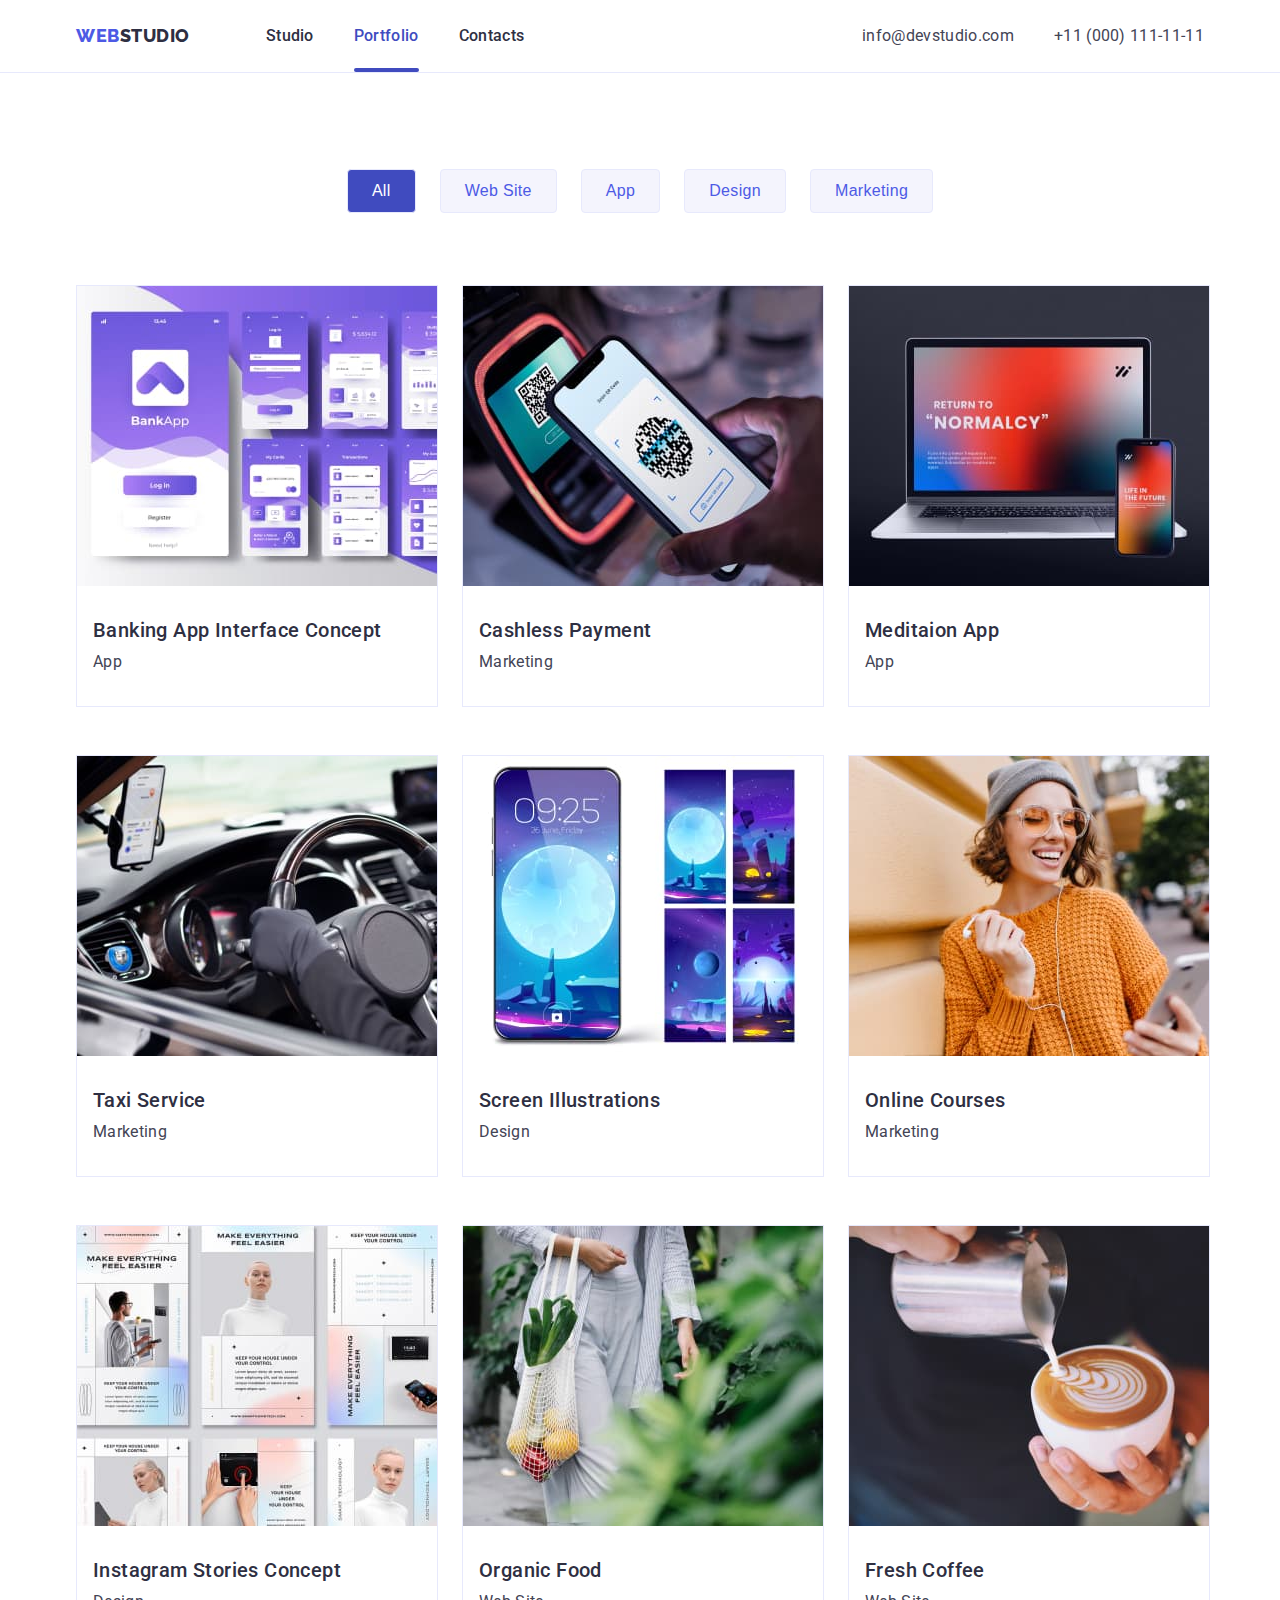
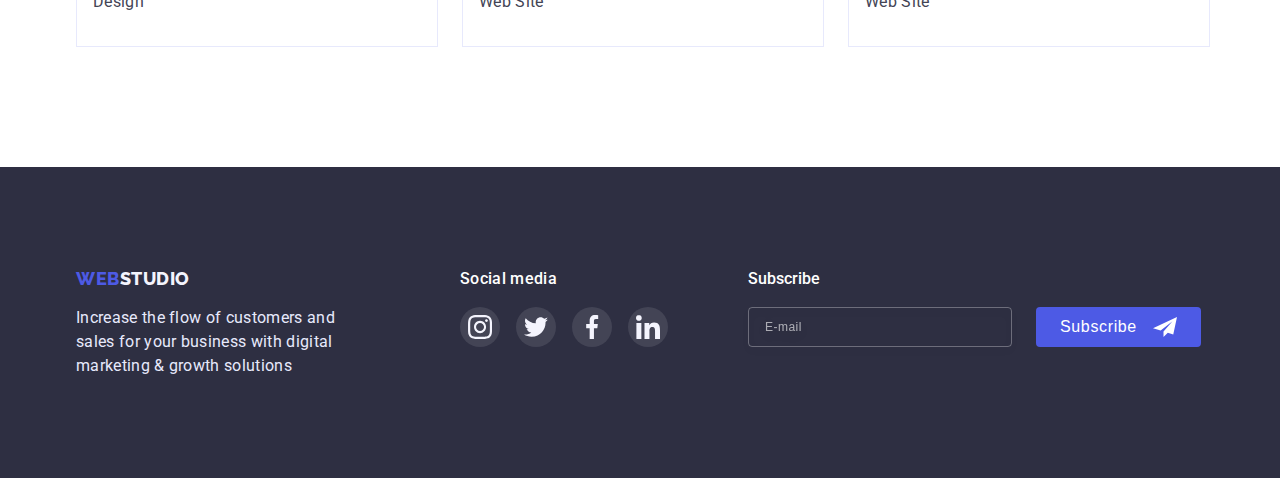
==== portfolio.html @ 4ea5d1d4 "Initial commit" ====
<!DOCTYPE html>
<html lang="en">
  <head>
    <meta charset="UTF-8" />
    <meta http-equiv="X-UA-Compatible" content="IE=edge" />
    <meta name="viewport" content="width=device-width, initial-scale=1.0" />
    <title>Portfolio</title>
    <link rel="preconnect" href="https://fonts.googleapis.com" />
    <link rel="preconnect" href="https://fonts.gstatic.com" crossorigin />
    <link
      href="https://fonts.googleapis.com/css2?family=Raleway:wght@800&family=Roboto:wght@400;500;700;900&display=swap"
      rel="stylesheet"
    />
    <link
      rel="stylesheet"
      href="https://cdnjs.cloudflare.com/ajax/libs/modern-normalize/1.0.0/modern-normalize.min.css"
      integrity="sha512-ISS7cAi1PEhQ8jnbJpJZMd29NlhNj4AWYyLOSp2CE/CsHxTCu+r+t0D2yoJudVrd0/8fTVPUVDzY5Tvli75u/g=="
      crossorigin="anonymous"
    />
    <link rel="stylesheet" href="./css/styles.css" />
  </head>
  <body>
    <header class="page-header">
      <div class="container container-header">
        <nav class="container-nav">
          <a href="./index.html" class="logo-first link"
            >Web<span class="logo-second link">Studio</span>
          </a>
          <ul class="primary-list primary-nav">
            <li class="list-type list-nav">
              <a href="./index.html" class="menu-nav link">Studio</a>
            </li>
            <li class="list-type list-nav">
              <a href="#" class="menu-nav link link-nav current-link"
                >Portfolio</a
              >
            </li>
            <li class="list-type list-nav">
              <a href="#" class="menu-nav link">Contacts</a>
            </li>
          </ul>
        </nav>
        <address class="address">
          <ul class="primary-list address">
            <li class="list-type add-list">
              <a href="mailto:info@devstudio.com" class="contacts-add link"
                >info@devstudio.com
              </a>
            </li>
            <li class="list-type add-list">
              <a href="tel:+110001111111" class="contacts-add link"
                >+11 (000) 111-11-11</a
              >
            </li>
          </ul>
        </address>
      </div>
    </header>
    <main>
      <section class="section-card">
        <div class="container">
          <h1 class="hidden">Portfolio</h1>
          <ul class="primary-list primary-button">
            <li class="list-type button-element">
              <button type="button" class="filter-btn current-filter">
                All
              </button>
            </li>
            <li class="list-type button-element">
              <button type="button" class="filter-btn">Web Site</button>
            </li>
            <li class="list-type button-element">
              <button type="button" class="filter-btn">App</button>
            </li>
            <li class="list-type button-element">
              <button type="button" class="filter-btn">Design</button>
            </li>
            <li class="list-type button-element">
              <button type="button" class="filter-btn">Marketing</button>
            </li>
          </ul>
          <ul class="primary-list flex-container">
            <li class="list-type flex-element">
              <a href="#" class="apps-card link">
                <div class="image-card">
                  <img
                    src="./images/banking.jpg"
                    alt="Banking App"
                    width="360"
                  />
                  <div class="overlay">
                    <p class="overlay-description">
                      14 Stylish and User-Friendly App Design Concepts · Task
                      Manager App · Calorie Tracker App · Exotic Fruit Ecommerce
                      App · Cloud Storage App
                    </p>
                  </div>
                </div>
                <div class="container-element">
                  <h2 class="team-card">Banking App Interface Concept</h2>
                  <p class="description team-description">App</p>
                </div>
              </a>
            </li>
            <li class="list-type flex-element">
              <a href="#" class="apps-card link">
                <div class="image-card">
                  <img src="./images/payment.jpg" alt="Paing" width="360" />
                  <div class="overlay">
                    <p class="overlay-description">
                      14 Stylish and User-Friendly App Design Concepts · Task
                      Manager App · Calorie Tracker App · Exotic Fruit Ecommerce
                      App · Cloud Storage App
                    </p>
                  </div>
                </div>
                <div class="container-element">
                  <h2 class="team-card">Cashless Payment</h2>
                  <p class="description team-description">Marketing</p>
                </div>
              </a>
            </li>
            <li class="list-type flex-element">
              <a href="#" class="apps-card link">
                <div class="image-card">
                  <img
                    src="./images/meditaion.jpg"
                    alt="Return to Normalcy"
                    width="360"
                  />
                  <div class="overlay">
                    <p class="overlay-description">
                      14 Stylish and User-Friendly App Design Concepts · Task
                      Manager App · Calorie Tracker App · Exotic Fruit Ecommerce
                      App · Cloud Storage App
                    </p>
                  </div>
                </div>
                <div class="container-element">
                  <h2 class="team-card">Meditaion App</h2>
                  <p class="description team-description">App</p>
                </div>
              </a>
            </li>
            <li class="list-type flex-element">
              <a href="#" class="apps-card link">
                <div class="image-card">
                  <img src="./images/taxi.jpg" alt="Driver" width="360" />
                  <div class="overlay">
                    <p class="overlay-description">
                      14 Stylish and User-Friendly App Design Concepts · Task
                      Manager App · Calorie Tracker App · Exotic Fruit Ecommerce
                      App · Cloud Storage App
                    </p>
                  </div>
                </div>
                <div class="container-element">
                  <h2 class="team-card">Taxi Service</h2>
                  <p class="description team-description">Marketing</p>
                </div></a
              >
            </li>
            <li class="list-type flex-element">
              <a href="#" class="apps-card link">
                <div class="image-card">
                  <img
                    src="./images/illustration.jpg"
                    alt="Screen on smartphone"
                    width="360"
                  />
                  <div class="overlay">
                    <p class="overlay-description">
                      14 Stylish and User-Friendly App Design Concepts · Task
                      Manager App · Calorie Tracker App · Exotic Fruit Ecommerce
                      App · Cloud Storage App
                    </p>
                  </div>
                </div>
                <div class="container-element">
                  <h2 class="team-card">Screen Illustrations</h2>
                  <p class="description team-description">Design</p>
                </div></a
              >
            </li>
            <li class="list-type flex-element">
              <a href="#" class="apps-card link">
                <div class="image-card">
                  <img
                    src="./images/online.jpg"
                    alt="Online lessons"
                    width="360"
                  />
                  <div class="overlay">
                    <p class="overlay-description">
                      14 Stylish and User-Friendly App Design Concepts · Task
                      Manager App · Calorie Tracker App · Exotic Fruit Ecommerce
                      App · Cloud Storage App
                    </p>
                  </div>
                </div>
                <div class="container-element">
                  <h2 class="team-card">Online Courses</h2>
                  <p class="description team-description">Marketing</p>
                </div></a
              >
            </li>
            <li class="list-type flex-element">
              <a href="#" class="apps-card link">
                <div class="image-card">
                  <img
                    src="./images/doeasy.jpg"
                    alt="Make it easy"
                    width="360"
                  />
                  <div class="overlay">
                    <p class="overlay-description">
                      14 Stylish and User-Friendly App Design Concepts · Task
                      Manager App · Calorie Tracker App · Exotic Fruit Ecommerce
                      App · Cloud Storage App
                    </p>
                  </div>
                </div>
                <div class="container-element">
                  <h2 class="team-card">Instagram Stories Concept</h2>
                  <p class="description team-description">Design</p>
                </div></a
              >
            </li>
            <li class="list-type flex-element">
              <a href="#" class="apps-card link">
                <div class="image-card">
                  <img src="./images/allwhite.jpg" alt="Health" width="360" />
                  <div class="overlay">
                    <p class="overlay-description">
                      14 Stylish and User-Friendly App Design Concepts · Task
                      Manager App · Calorie Tracker App · Exotic Fruit Ecommerce
                      App · Cloud Storage App
                    </p>
                  </div>
                </div>
                <div class="container-element">
                  <h2 class="team-card">Organic Food</h2>
                  <p class="description team-description">Web Site</p>
                </div></a
              >
            </li>
            <li class="list-type flex-element">
              <a href="#" class="apps-card link">
                <div class="image-card">
                  <img src="./images/coffee.jpg" alt="Drinks" width="360" />
                  <div class="overlay">
                    <p class="overlay-description">
                      14 Stylish and User-Friendly App Design Concepts · Task
                      Manager App · Calorie Tracker App · Exotic Fruit Ecommerce
                      App · Cloud Storage App
                    </p>
                  </div>
                </div>
                <div class="container-element">
                  <h2 class="team-card">Fresh Coffee</h2>
                  <p class="description team-description">Web Site</p>
                </div>
              </a>
            </li>
          </ul>
        </div>
      </section>
    </main>
    <footer class="footer">
      <div class="container footer-container">
        <ul class="footer-list">
          <div class="footer-title">
            <a href="./index.html" class="logo-first link footer-link"
              >Web<span class="logo-part link">Studio</span></a
            >
            <p class="footer-description">
              Increase the flow of customers and sales for your business with
              digital marketing & growth solutions
            </p>
          </div>
          <div class="social-media">
            <h4 class="footer-text">Social media</h4>
            <ul class="primary-list footer-socials">
              <li class="list-type socials-item">
                <a class="media-link" href="#">
                  <svg class="footer-icon">
                    <use href="./icons.svg/icon.svg#icon-instagram"></use>
                  </svg>
                </a>
              </li>
              <li class="list-type socials-item">
                <a class="media-link" href="#">
                  <svg class="footer-icon">
                    <use href="./icons.svg/icon.svg#icon-twitter"></use>
                  </svg>
                </a>
              </li>
              <li class="list-type socials-item">
                <a class="media-link" href="#">
                  <svg class="footer-icon">
                    <use href="./icons.svg/icon.svg#icon-facebook"></use>
                  </svg>
                </a>
              </li>
              <li class="list-type socials-item">
                <a class="media-link" href="#">
                  <svg class="footer-icon">
                    <use href="./icons.svg/icon.svg#icon-linkedin"></use>
                  </svg>
                </a>
              </li>
            </ul>
          </div>
        </ul>
        <div class="subscribe-container">
          <p class="subtitle">Subscribe</p>
          <form class="form-footer">
            <input type="email" class="footer-email" placeholder="E-mail" />
            <button type="submit" class="subscribe-btn">
              Subscribe
              <svg class="subscribe-icon">
                <use href="./icons.svg/form.svg#icon-frame"></use>
              </svg>
            </button>
          </form>
        </div>
      </div>
    </footer>
  </body>
</html>
---- css/styles.css ----
:root {
  --overlays-shadow-color: #2e2f42;
  --primary-brand: #4d5ae5;
  --pressed-state: #404bbf;
  --title-text-color: #434455;
  --body-color: #ffffff;
  --light-color: #f4f4fd;
  --accent-color: #e7e9fc;
  --modal-color: #fcfcfc;
  --drop-shadow: rgba(0, 0, 0, 0.25);
  --dark-background: rgba(46, 47, 66, 0.7);
  --socials-background: #31d0aa;
  --customers-color: #8e8f99;
  --timing-function: 250ms cubic-bezier(0.4, 0, 0.2, 1);
  --color-overlay: rgba(46, 47, 66, 0.4);
  --modal-close: #000;
  --checkbox-desc-color: #757575;
}
html {
  box-sizing: border-box;
}
*,
*::before,
*::after {
  box-sizing: inherit;
}
* {
  padding: 0;
  margin: 0;
}
body {
  font-family: "Roboto", sans-serif;
  background-color: var(--body-color);
  line-height: 1.5;
}
h1,
h2,
h3,
h4,
h5,
h6,
p {
  margin: 0;
}
img {
  display: block;
  max-width: 100%;
  height: auto;
}
.primary-list,
.list-type {
  list-style-type: none;
  font-style: normal;
  display: flex;
}
.list-nav {
  display: block;
}
.link {
  text-decoration: none;
}
.logo-first {
  font-family: "Raleway";
  font-weight: 800;
  font-size: 18px;
  line-height: 1.3;
  letter-spacing: 0.03em;
  color: var(--primary-brand);
  text-decoration: none;
  text-transform: uppercase;
}
.logo-second {
  font-family: "Raleway";
  font-weight: 800;
  line-height: 1.3;
  color: var(--overlays-shadow-color);
  text-decoration: none;
  text-transform: uppercase;
}
.page-header {
  border-bottom: 1px solid var(--accent-color);
}
.container {
  width: 100%;
  margin: 0 auto;
  padding: 0px 15px;
  max-width: 1158px;
}
.container-header {
  display: flex;
  align-items: center;
  justify-content: space-between;
}
.container-nav {
  display: flex;
  align-items: center;
}
.primary-nav .list-nav:not(:last-child) {
  margin-right: 40px;
}
.primary-nav {
  margin-left: 76px;
}
.contacts-nav {
  padding-top: 24px;
  padding-bottom: 24px;
}
.address .add-list + .add-list {
  margin-left: 40px;
}

.button-order {
  font-family: inherit;
  font-weight: 500;
  font-size: 16px;
  color: var(--body-color);
  background: var(--primary-brand);
  cursor: pointer;
  border-radius: 4px;
  border: 1px solid var(--primary-brand);
  padding: 16px 32px;
  transition: color var(--timing-function),
    background-color var(--timing-function), box-shadow var(--timing-function);
}
.button-order:hover,
.button-order:focus {
  background-color: var(--pressed-state);
  border: 1px solid var(--pressed-state);
}
.menu-nav {
  font-weight: 500;
  font-size: 16px;
  letter-spacing: 0.02em;
  color: var(--overlays-shadow-color);
  display: block;
  margin-left: auto;
  margin-right: auto;
  padding-top: 24px;
  padding-bottom: 24px;
  transition: var(--timing-function);
}
.menu-nav:hover,
.menu-nav:focus,
.menu-nav:active {
  color: var(--primary-brand);
}
.current-link {
  position: relative;
  accent-color: var(--pressed-state);
  max-width: 66px;
  transition: color var(--timing-function);
}
.current-link {
  color: var(--pressed-state);
}
.current-link:after {
  display: block;
  content: "";
  width: 100%;
  height: 4px;
  background-color: currentColor;
  border-radius: 2px;
  position: absolute;
  bottom: 0;
}
.contacts-add {
  font-weight: 400;
  font-size: 16px;
  letter-spacing: 0.02em;
  color: var(--title-text-color);
  cursor: pointer;
  padding-top: 24px;
  padding-bottom: 24px;
  display: block;
  transition: color var(--timing-function);
}

.contacts-add:hover,
.contacts-add:focus {
  color: var(--primary-brand);
}
.solutions {
  font-weight: 700;
  font-size: 56px;
  max-width: 496px;
  line-height: 1.07;
  letter-spacing: 0.02em;
  color: var(--body-color);
  text-align: center;
  margin-bottom: 48px;
  margin-left: auto;
  margin-right: auto;
  margin-top: auto;
}
.hero {
  background-color: var(--overlays-shadow-color);
  background-image: linear-gradient(
      rgba(46, 47, 66, 0.7),
      rgba(46, 47, 66, 0.7)
    ),
    url("../images/people-office.jpg");
  background-repeat: no-repeat;
  background-size: cover;
  text-align: center;
  padding-bottom: 188px;
  padding-top: 188px;
}
.main-section {
  padding-top: 120px;
}
.internals {
  display: flex;
  align-items: center;
  justify-content: center;
  height: 112px;
  border-radius: 4px;
  background-color: var(--light-color);
  margin-bottom: 8px;
}
.internals-icon {
  width: 60px;
  height: 64px;
}
.main-element {
  display: block;
  width: calc(100% - (3 * 24px) / 4);
  margin-right: 24px;
}
.main-part {
  font-weight: 500;
  font-size: 20px;
  line-height: 1.2;
  letter-spacing: 0.02em;
  color: var(--overlays-shadow-color);
  margin-bottom: 8px;
}
.description {
  font-weight: 400;
  font-size: 16px;
  letter-spacing: 0.02em;
  color: var(--title-text-color);
}
.team-description {
  margin-top: 8px;
  margin-left: 16px;
}
.section-actions {
  padding-top: 120px;
  padding-bottom: 120px;
}
.name-list {
  font-weight: 700;
  font-size: 36px;
  line-height: 1.1;
  letter-spacing: 0.02em;
  color: var(--overlays-shadow-color);
  text-align: center;
  margin-bottom: 72px;
}
.primary-actions .actions-element:not(:last-child) {
  margin-right: 24px;
}
.our-employees {
  padding-top: 120px;
  padding-bottom: 120px;
  background-color: var(--light-color);
}
.team-employees {
  margin: auto;
  text-align: center;
}
.image-card {
  position: relative;
  overflow: hidden;
}
.apps-card:hover .overlay {
  opacity: 1;
  transform: translateY(0);
}
.overlay {
  position: absolute;
  top: 0;
  left: 0;
  width: 100%;
  height: 100%;
  background-color: var(--primary-brand);
  transform: translateY(100%);
  transition: transform var(--timing-function);
  padding: 40px 32px;
}
.overlay-description {
  font-weight: 400;
  font-size: 16px;
  line-height: 1.5;
  letter-spacing: 0.02em;
  color: var(--light-color);
}
.team-card {
  font-weight: 500;
  font-size: 20px;
  line-height: 1.2;
  letter-spacing: 0.02em;
  color: var(--overlays-shadow-color);
  margin-left: 16px;
}
.card-background {
  width: calc((100% - 72px) / 4);
  background-color: var(--body-color);
  border-radius: 0px 0px 4px 4px;
  display: block;
  box-shadow: 0px 1px 6px rgba(46, 47, 66, 0.08),
    0px 1px 1px rgba(46, 47, 66, 0.16), 0px 2px 1px rgba(46, 47, 66, 0.08);
}
.socials-list {
  gap: 24px;
  justify-content: center;
  margin-top: 8px;
}
.socials-item {
  width: 40px;
  height: 40px;
}
.socials-link {
  width: 100%;
  height: 100%;
  display: flex;
  justify-content: center;
  align-items: center;
  background-color: var(--primary-brand);
  border-radius: 50%;
  transition: background-color var(--timing-function);
}
.socials-link:hover,
.socials-link:focus {
  background-color: var(--pressed-state);
}
.socials-icon {
  width: 16px;
  height: 16px;
  fill: var(--light-color);
}
.customers {
  padding-top: 120px;
  padding-bottom: 120px;
}
.customers-list {
  align-items: center;
  gap: 24px;
}
.customers-item {
  flex-basis: calc((100% - 120px) / 6);
  height: 88px;
}
.customers-link {
  display: flex;
  align-items: center;
  justify-content: center;
  height: 88px;
  width: 100%;
  color: var(--customers-color);
  border: 1px solid var(--customers-color);
  border-radius: 4px;
  transition: color var(--timing-function), border-color var(--timing-function);
}
.customers-link:hover,
.customers-link:focus {
  color: var(--pressed-state);
  border-color: 1px solid var(--pressed-state);
}
.customers-icon {
  fill: currentColor;
}
.container-team {
  flex-direction: column;
  justify-content: center;
  align-items: center;
  padding: 32px 16px;
}
.card-description {
  text-align: center;
  margin-top: 8px;
}
.team-cont .card-background:not(:last-child) {
  margin-right: 24px;
}
.apps-card {
  border: 1px solid var(--accent-color);
}
.footer-description {
  max-width: 264px;
  font-weight: 400;
  font-size: 16px;
  letter-spacing: 0.02em;
  color: var(--accent-color);
  background-color: var(--overlays-shadow-color);
}
.footer {
  background-color: var(--overlays-shadow-color);
  padding: 100px 0px;
}
.footer-title {
  max-width: 264px;
}
.footer-socials {
  gap: 16px;
  justify-content: center;
}
.media-link {
  width: 100%;
  height: 100%;
  display: flex;
  justify-content: center;
  align-items: center;
  background-color: var(--title-text-color);
  border-radius: 50%;
  transition: background-color var(--timing-function);
}
.media-link:hover,
.media-link:focus {
  background-color: var(--socials-background);
}
.footer-icon {
  width: 24px;
  height: 24px;
  fill: var(--light-color);
}
.footer-link {
  display: block;
  margin-bottom: 16px;
}
.footer-list {
  display: flex;
  gap: 120px;
}
.footer-text {
  font-family: "Roboto";
  font-style: normal;
  font-weight: 500;
  font-size: 16px;
  line-height: 1.5;
  letter-spacing: 0.02em;
  color: var(--body-color);
  margin-top: 0;
  margin-bottom: 16px;
}
.footer-container {
  display: flex;
}
.subscribe-container {
  margin-left: 80px;
}
.subtitle {
  color: var(--body-color);
  margin-bottom: 16px;
  display: block;
  font-weight: 500;
  font-size: 16px;
  line-height: 1.5;
}
.form-footer {
  display: flex;
  align-items: center;
  gap: 24px;
}
.footer-email {
  font-size: 14px;
  line-height: 1.57;
  letter-spacing: 0.02em;
  min-width: 264px;
  height: 40px;
  padding-left: 16px;
  color: var(--body-color);
  border: 1px solid rgba(255, 255, 255, 0.3);
  border-radius: 4px;
  outline: none;
  font-size: 12px;
  line-height: 2;
  letter-spacing: 0.04em;
  filter: drop-shadow(0px 4px 4px rgba(0, 0, 0, 0.15));
  background-color: transparent;
  transition: border-color var(--timing-function);
}
.footer-email::placeholder {
  font-size: 12px;
  line-height: 2;
  letter-spacing: 0.04em;
  color: rgba(255, 255, 255, 0.6);
}
.subscribe-btn {
  display: flex;
  align-items: center;
  gap: 16px;
  padding: 8px 24px;
  font-weight: 500;
  font-size: 16px;
  line-height: 1.5;
  letter-spacing: 0.04em;
  color: var(--body-color);
  background-color: var(--primary-brand);
  border: none;
  cursor: pointer;
  border-radius: 4px;
  transition: background-color var(--timing-function);
}
.subscribe-btn:hover,
.subscribe-btn:focus {
  background-color: var(--pressed-state);
}
.subscribe-icon {
  width: 24px;
  height: 24px;
  fill: currentColor;
}
.logo-part {
  color: var(--light-color);
  text-transform: uppercase;
}
.filter-btn {
  font-weight: 500;
  font-size: 16px;
  letter-spacing: 0.02em;
  color: var(--primary-brand);
  background-color: var(--light-color);
  cursor: pointer;
  border-radius: 4px;
  border: 1px solid var(--accent-color);
  margin-left: auto;
  margin-right: auto;
  justify-content: center;
  padding: 12px 24px;
  transition: color var(--timing-function),
    background-color var(--timing-function), border-color var(--timing-function),
    box-shadow var(--timing-function);
}
.filter-btn:hover {
  color: var(--body-color);
  background-color: var(--pressed-state);
  border-color: var(--pressed-state);
  box-shadow: 0px 3px 1px rgba(0, 0, 0, 0.1), 0px 2px 1px rgba(0, 0, 0, 0.08),
    0px 2px 2px rgba(0, 0, 0, 0.12);
}
.filter-btn:focus,
.filter-btn:active {
  color: var(--body-color);
  background-color: var(--pressed-state);
  border-color: 1px solid var(--pressed-state);
}
.container-element {
  padding: 32px 0px;
}
.primary-button .button-element:not(:last-child) {
  margin-right: 24px;
}
.primary-button {
  justify-content: center;
}
.flex-container {
  display: flex;
  flex-wrap: wrap;
  margin-right: -24px;
  margin-top: 72px;
  margin-bottom: -48px;
}
.flex-element {
  margin-right: 24px;
  margin-bottom: 48px;
}
.flex-element:hover {
  box-shadow: 0px 1px 6px rgba(46, 47, 66, 0.08),
    0px 1px 1px rgba(46, 47, 66, 0.16), 0px 2px 1px rgba(46, 47, 66, 0.08);
}
.flex-element:nth-child(3n) {
  margin-right: 0;
}
.current-filter {
  color: var(--body-color);
  background-color: var(--pressed-state);
  margin: auto;
}
.link-nav {
  color: var(--pressed-state);
}
.section-card {
  padding-top: 96px;
  padding-bottom: 120px;
}
.hidden {
  position: absolute;
  white-space: nowrap;
  width: 1px;
  height: 1px;
  overflow: hidden;
  border: 0;
  padding: 0;
  clip: rect(0 0 0 0);
  clip-path: inset(50%);
  margin: 1px;
}
.backdrop {
  position: fixed;
  display: flex;
  top: 0;
  left: 0;
  width: 100%;
  height: 100%;
  align-items: center;
  justify-content: center;
  z-index: 100;
  background-color: var(--color-overlay);
}
.backdrop.is-hidden {
  visibility: hidden;
  opacity: 0;
  pointer-events: none;
}
.modal {
  position: relative;
  overflow: auto;
  width: 100%;
  max-width: 408px;
  padding-top: 72px;
  padding-left: 24px;
  padding-right: 24px;
  padding-bottom: 24px;

  opacity: 1;
  border-radius: 4px;
  background-color: var(--modal-color);
  box-shadow: 0px 1px 1px rgba(0, 0, 0, 0.14), 0px 1px 3px rgba(0, 0, 0, 0.12),
    0px 2px 1px rgba(0, 0, 0, 0.2);
  transition: transform var(--timing-function), opacity var(--timing-function),
    visibility var(--timing-function), backgrund-color var(--timing-function);
}
.modal-close {
  position: absolute;
  top: 24px;
  right: 24px;
  display: flex;
  align-items: center;
  justify-content: center;
  width: 24px;
  height: 24px;
  color: var(--modal-close);
  background-color: var(--accent-color);
  border: 1px solid rgba(0, 0, 0, 0.1);
  border-radius: 50%;
  cursor: pointer;
  transition: background-color var(--timing-function),
    color var(--timing-function);
}
.modal-close:hover {
  background-color: var(--pressed-state);
  color: var(--body-color);
}
.backdrop.is-hidden .modal {
  transform: scale(0);
}
.modal-icon {
  width: 8px;
  height: 8px;
  fill: currentColor;
}
.modal-form {
  display: flex;
  flex-direction: column;
}
.form-title {
  font-weight: 500;
  font-size: 16px;
  line-height: 1.5;
  letter-spacing: 0.02em;
  text-align: center;
  margin-bottom: 16px;
  color: var(--overlays-shadow-color);
}
.modal-form-input {
  width: 100%;
  height: 40px;
  border: 1px solid rgba(33, 33, 33, 0.2);
  color: var(--overlays-shadow-color);
  border-radius: 4px;
  font-size: 14px;
  padding-left: 42px;
  transition: border-color var(--timing-function), color var(--timing-function);
}
.modal-form-input:focus {
  outline: none;
  border-color: var(--primary-brand);
}
.modal-form-input:focus + .form-icon {
  color: var(--primary-brand);
}
.modal-form-input:focus + .form-icon-current {
  color: var(--primary-brand);
}
.modal-form-field {
  display: block;
  font-weight: 400;
  font-size: 12px;
  line-height: 1.17;
  margin-top: 8px;
  color: var(--customers-color);
}
.input-wrapper {
  position: relative;
  display: block;
  margin-top: 4px;
  color: var(--overlays-shadow-color);
}
.form-icon {
  position: absolute;
  top: 50%;
  left: 16px;
  transform: translateY(-50%);
  display: block;
  width: 18px;
  height: 24px;
  fill: currentColor;
}
.form-icon-current {
  position: absolute;
  top: 50%;
  left: 16px;
  transform: translateY(-50%);
  display: block;
  width: 18px;
  height: 18px;
  fill: currentColor;
}
.form-comment {
  resize: none;
  width: 100%;
  height: 120px;
  padding: 8px 16px;
  margin-top: 4px;
  border: 1px solid rgba(33, 33, 33, 0.2);
  color: var(--overlays-shadow-color);
  border-radius: 4px;
  font-weight: 400;
  font-size: 14px;
  letter-spacing: 0.04em;
  line-height: 1.17;
  outline: none;
  transition: border-color var(--timing-function), color var(--timing-function);
}
.form-comment::placeholder {
  color: rgba(117, 117, 117, 0.5);
  font-weight: 400;
  font-size: 14px;
  letter-spacing: 0.04em;
  line-height: 1.17;
}
.form-comment:focus {
  border-color: var(--primary-brand);
}
.form-check:checked + .fake-checkbox {
  background-color: var(--pressed-state);
  border-color: var(--pressed-state);
}
.fake-checkbox {
  display: flex;
  align-items: center;
  justify-content: center;
  width: 16px;
  height: 16px;
  margin-right: 8px;
  color: var(--light-color);
  border: 1.25px solid var(--overlays-shadow-color);
  border-radius: 2px;
  cursor: pointer;
  transition: background-color var(--timing-function),
    border-color var(--timing-function);
}
.form-check:checked + .fake-checkbox .checkbox-icon {
  opacity: 1;
}
.checkbox-icon {
  width: 10px;
  height: 8px;
  fill: currentColor;
  opacity: 0;
  transition: opacity var(--timing-function);
}
.check-desc {
  display: flex;
  margin-bottom: 24px;
  margin-top: 16px;
}
.checkbox-desc {
  align-items: center;
  font-weight: 400;
  font-size: 12px;
  letter-spacing: 0.04em;
  line-height: 1.17;
  color: var(--checkbox-desc-color);
}
.check-link {
  color: var(--primary-brand);
}
.form-submit {
  min-width: 169px;
  align-self: center;
  padding: 14px 32px;
  font-weight: 500;
  font-size: 16px;
  line-height: 1.5;
  letter-spacing: 0.04em;
  color: var(--body-color);
  background-color: var(--primary-brand);
  box-shadow: 0px 4px 4px rgba(0, 0, 0, 0.15);
  border: none;
  border-radius: 4px;
  transform: background-color var(--timing-function);
}
.form-sumbit:focus,
.form-submit:hover {
  background-color: var(--pressed-state);
}
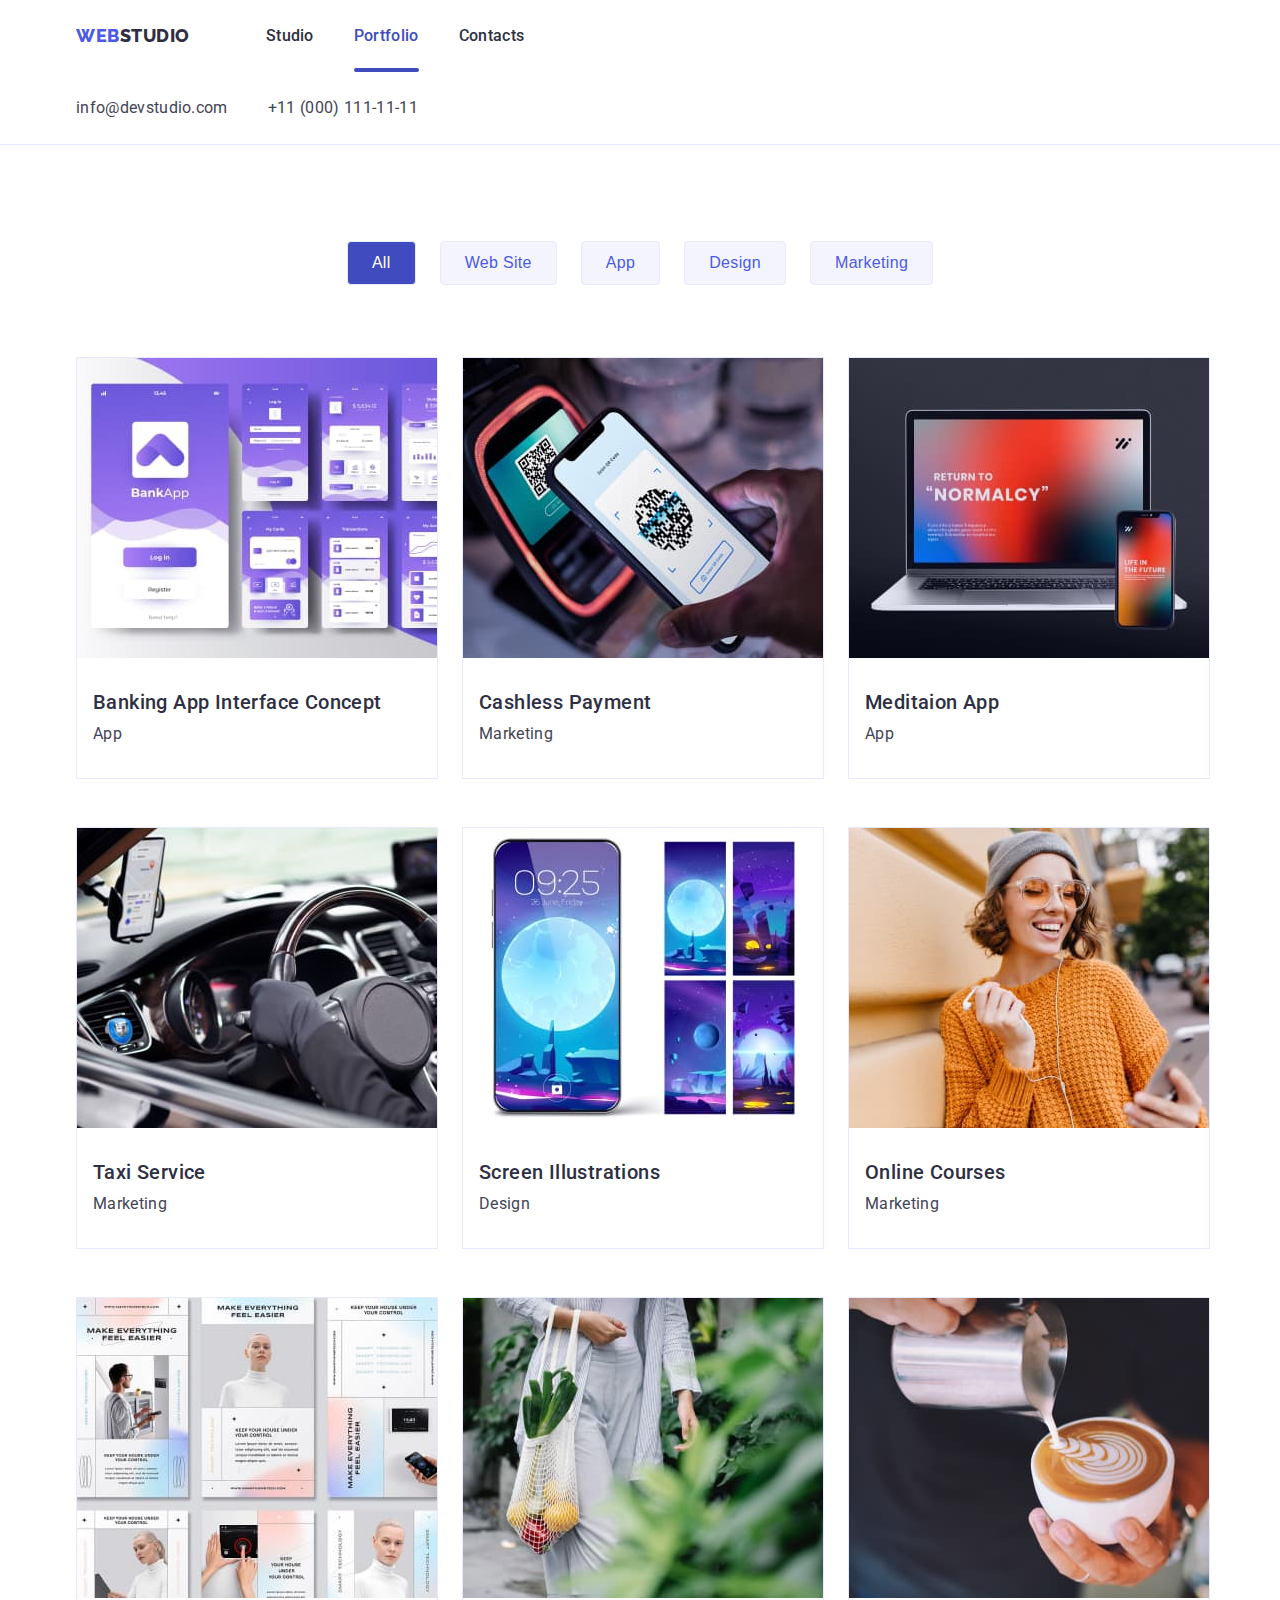
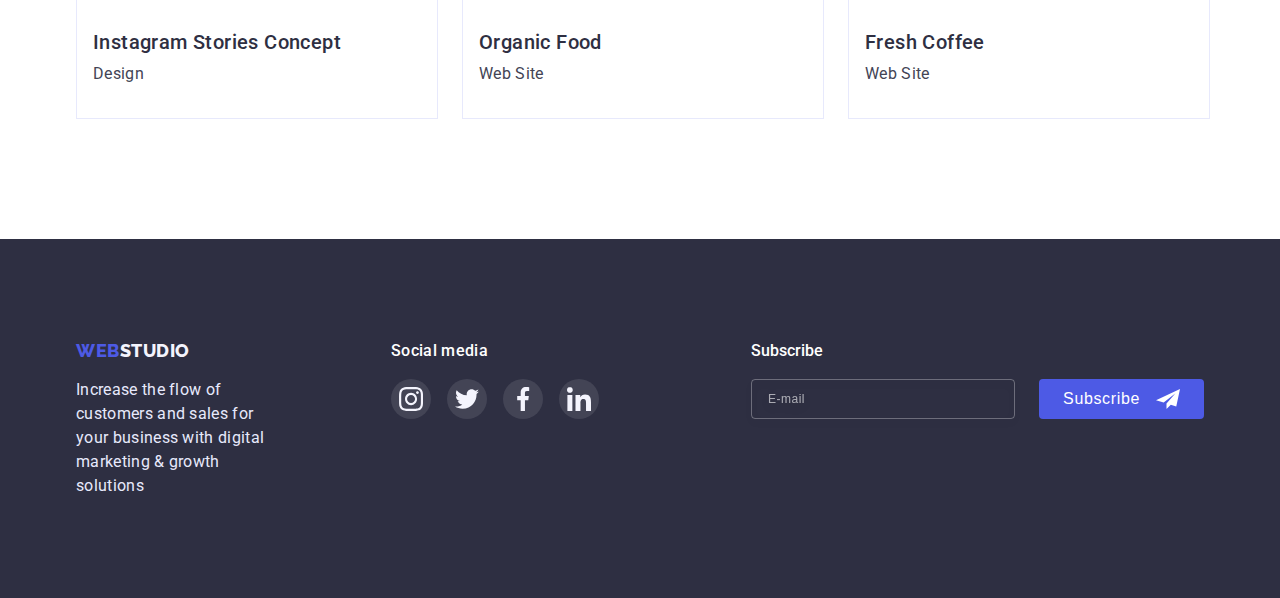
==== commit 88232e74: "index fixed" ====
--- a/portfolio.html
+++ b/portfolio.html
@@ -319,7 +319,7 @@
             <button type="submit" class="subscribe-btn">
               Subscribe
               <svg class="subscribe-icon">
-                <use href="./icons.svg/form.svg#icon-frame"></use>
+                <use href="./icons.svg/icon.svg#icon-frame"></use>
               </svg>
             </button>
           </form>
--- a/css/styles.css
+++ b/css/styles.css
@@ -42,6 +42,7 @@
 p {
   margin: 0;
 }
+
 img {
   display: block;
   max-width: 100%;
@@ -49,10 +50,24 @@
 }
 .primary-list,
 .list-type {
-  list-style-type: none;
-  font-style: normal;
-  display: flex;
-}
+  display: block;
+}
+@media screen and (min-width: 768px) {
+  .primary-list {
+    list-style-type: none;
+    font-style: normal;
+    display: flex;
+  }
+}
+
+@media screen and (min-width: 768px) {
+  .list-type {
+    list-style-type: none;
+    font-style: normal;
+    display: flex;
+  }
+}
+
 .list-nav {
   display: block;
 }
@@ -81,19 +96,83 @@
   border-bottom: 1px solid var(--accent-color);
 }
 .container {
+  max-width: 428px;
+  padding-left: 15px;
+  padding-right: 15px;
+  margin-left: auto;
+  margin-right: auto;
+}
+
+@media screen and (min-width: 768px) {
+  .container {
+    max-width: 768px;
+  }
+}
+
+@media screen and (min-width: 1200px) {
+  .container {
+    max-width: 1158px;
+  }
+}
+
+.container-header-desktop {
+  display: flex;
+  align-items: center;
+  justify-content: space-between;
+}
+
+@media screen and (max-width: 767px) {
+  .primary-nav {
+    display: none;
+  }
+}
+
+@media screen and (max-width: 767px) {
+  .address {
+    display: none;
+  }
+}
+.container-nav {
+  display: flex;
+  align-items: center;
+}
+.header-container-mobile {
+  display: flex;
+  align-items: center;
+  justify-content: space-between;
+  padding: 24px 16px;
+}
+
+@media screen and (min-width: 768px) {
+  .header-container-mobile {
+    display: none;
+  }
+}
+
+.burger-menu {
+  display: flex;
+  align-items: center;
+  justify-content: center;
+  width: 32px;
+  height: 22px;
+  padding: 0;
+  background-color: transparent;
+  stroke: var(--overlays-shadow-color);
+  border: none;
+}
+.mobile-menu {
+  position: fixed;
+  top: 0;
+  bottom: 0;
+  left: 0;
+  right: 0;
   width: 100%;
-  margin: 0 auto;
-  padding: 0px 15px;
-  max-width: 1158px;
-}
-.container-header {
-  display: flex;
-  align-items: center;
-  justify-content: space-between;
-}
-.container-nav {
-  display: flex;
-  align-items: center;
+  height: 100%;
+  transform: translateX(100%);
+  transition: transform var(--timing-function);
+}
+.mobile-menu.is-open {
+  transform: translateX(0);
 }
 .primary-nav .list-nav:not(:last-child) {
   margin-right: 40px;
@@ -105,8 +184,16 @@
   padding-top: 24px;
   padding-bottom: 24px;
 }
-.address .add-list + .add-list {
-  margin-left: 40px;
+.address {
+  flex-direction: column;
+  gap: 6px;
+}
+
+@media screen and (min-width: 1200px) {
+  .address {
+    flex-direction: row;
+    gap: 40px;
+  }
 }
 
 .button-order {
@@ -169,12 +256,18 @@
   letter-spacing: 0.02em;
   color: var(--title-text-color);
   cursor: pointer;
-  padding-top: 24px;
-  padding-bottom: 24px;
+  padding-top: 0px;
+  padding-bottom: 0px;
   display: block;
   transition: color var(--timing-function);
 }
 
+@media screen and (min-width: 1200px) {
+  .contacts-add {
+    padding-top: 24px;
+    padding-bottom: 24px;
+  }
+}
 .contacts-add:hover,
 .contacts-add:focus {
   color: var(--primary-brand);
@@ -192,7 +285,33 @@
   margin-right: auto;
   margin-top: auto;
 }
+
+@media screen and (max-width: 767px) {
+  .solutions {
+    font-size: 36px;
+  }
+}
+
+@media screen and (min-width: 768px) {
+  .solutions {
+    width: 496px;
+    font-size: 56px;
+    margin-bottom: 40px;
+  }
+}
+
+@media screen and (min-width: 1200px) {
+  .solutions {
+    text-align: center;
+    margin: 0 auto 48px auto;
+    width: 496px;
+  }
+}
+
 .hero {
+  width: 100%;
+  max-width: 428px;
+  max-height: 432px;
   background-color: var(--overlays-shadow-color);
   background-image: linear-gradient(
       rgba(46, 47, 66, 0.7),
@@ -205,49 +324,113 @@
   padding-bottom: 188px;
   padding-top: 188px;
 }
+@media (min-width: 768px) and (max-width: 1199px) {
+  .hero {
+    max-width: 1440px;
+    max-height: 600px;
+    padding-top: 188px;
+    padding-bottom: 188px;
+  }
+}
 .main-section {
   padding-top: 120px;
-}
+  width: 396px;
+}
+
+@media screen and (min-width: 768px) {
+  .main-section {
+    width: 356px;
+  }
+}
+
+@media screen and (min-width: 1200px) {
+  .main-section {
+    width: 264px;
+  }
+}
+
 .internals {
-  display: flex;
-  align-items: center;
-  justify-content: center;
-  height: 112px;
-  border-radius: 4px;
-  background-color: var(--light-color);
-  margin-bottom: 8px;
-}
+  display: none;
+}
+
+@media screen and (min-width: 1200px) {
+  .internals {
+    display: flex;
+    align-items: center;
+    justify-content: center;
+    height: 112px;
+    border-radius: 4px;
+    background-color: var(--light-color);
+    margin-bottom: 8px;
+  }
+}
+
 .internals-icon {
   width: 60px;
   height: 64px;
 }
 .main-element {
-  display: block;
-  width: calc(100% - (3 * 24px) / 4);
-  margin-right: 24px;
-}
+  margin-bottom: 72px;
+  margin-left: auto;
+  margin-right: auto;
+}
+
+@media screen and (min-width: 1200px) {
+  .main-element {
+    display: block;
+    width: calc(100% - (3 * 24px) / 4);
+    margin-right: 24px;
+  }
+}
+
 .main-part {
-  font-weight: 500;
-  font-size: 20px;
-  line-height: 1.2;
+  font-weight: 700;
+  font-size: 36px;
+  text-align: center;
+  line-height: 1.1;
   letter-spacing: 0.02em;
   color: var(--overlays-shadow-color);
   margin-bottom: 8px;
 }
+@media screen and (min-width: 1200px) {
+  .main-part {
+    font-weight: 500;
+    font-size: 20px;
+    line-height: 1.2;
+    letter-spacing: 0.02em;
+    color: var(--overlays-shadow-color);
+  }
+}
 .description {
-  font-weight: 400;
-  font-size: 16px;
+  font-weight: 500;
+  font-size: 16px;
+  line-height: 1.5;
   letter-spacing: 0.02em;
   color: var(--title-text-color);
 }
+
+@media screen and (min-width: 1200px) {
+  .description {
+    font-weight: 400;
+  }
+}
+
 .team-description {
   margin-top: 8px;
   margin-left: 16px;
 }
 .section-actions {
-  padding-top: 120px;
-  padding-bottom: 120px;
-}
+  display: none;
+}
+
+@media screen and (min-width: 1200px) {
+  .section-actions {
+    display: contents;
+    padding-top: 120px;
+    padding-bottom: 120px;
+  }
+}
+
 .name-list {
   font-weight: 700;
   font-size: 36px;
@@ -261,10 +444,18 @@
   margin-right: 24px;
 }
 .our-employees {
-  padding-top: 120px;
-  padding-bottom: 120px;
+  padding-top: 96px;
+  padding-bottom: 128px;
   background-color: var(--light-color);
 }
+
+@media screen and (min-width: 1200px) {
+  .our-employees {
+    padding-top: 120px;
+    padding-bottom: 120px;
+  }
+}
+
 .team-employees {
   margin: auto;
   text-align: center;
@@ -380,9 +571,22 @@
   text-align: center;
   margin-top: 8px;
 }
-.team-cont .card-background:not(:last-child) {
-  margin-right: 24px;
-}
+.team-cont {
+  display: inline-block;
+}
+
+@media screen and (min-width: 1200px) {
+  .team-cont {
+    display: flex;
+  }
+}
+
+@media screen and (min-width: 1200px) {
+  .team-cont .card-background:not(:last-child) {
+    margin-right: 24px;
+  }
+}
+
 .apps-card {
   border: 1px solid var(--accent-color);
 }
@@ -401,6 +605,7 @@
 .footer-title {
   max-width: 264px;
 }
+
 .footer-socials {
   gap: 16px;
   justify-content: center;
@@ -444,8 +649,18 @@
   margin-bottom: 16px;
 }
 .footer-container {
-  display: flex;
-}
+  flex-direction: column;
+  gap: 72px;
+  justify-content: center;
+}
+
+@media screen and (min-width: 768px) {
+  .footer-container {
+    display: flex;
+    flex-direction: row;
+  }
+}
+
 .subscribe-container {
   margin-left: 80px;
 }
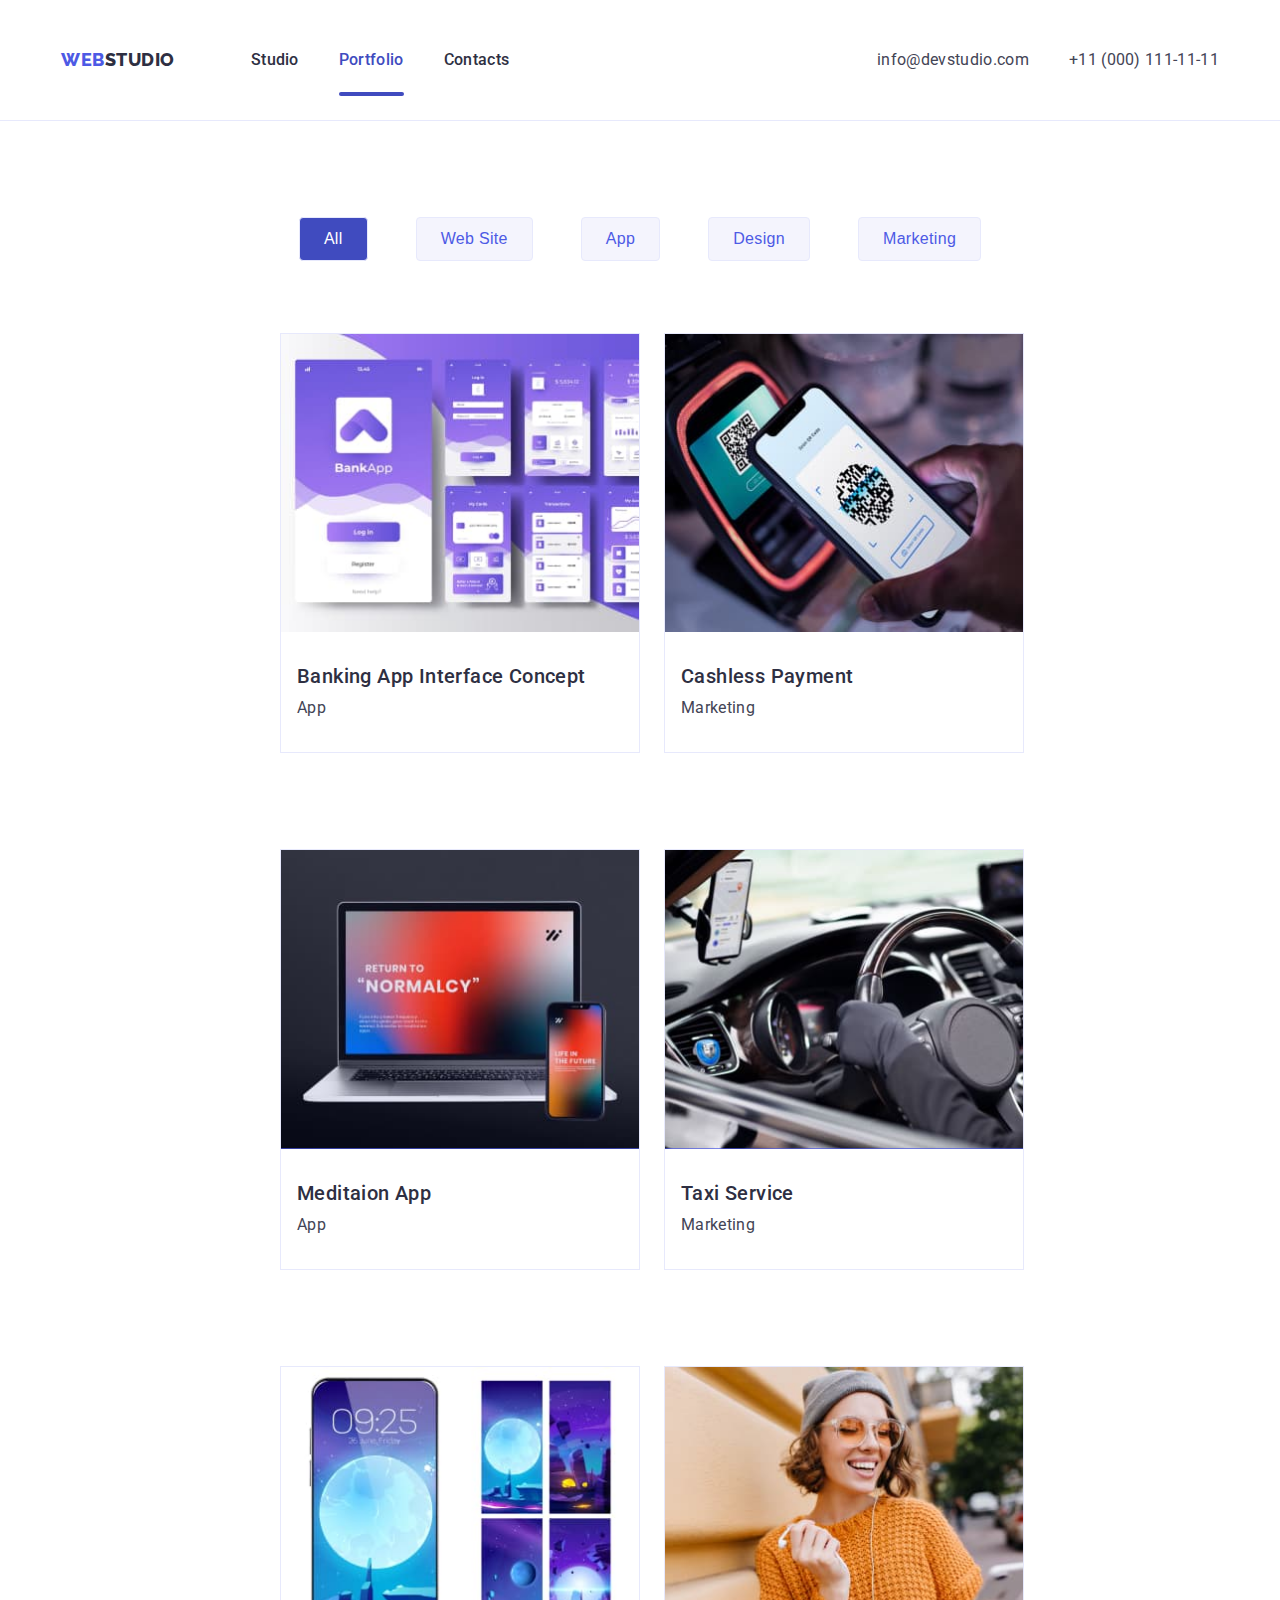
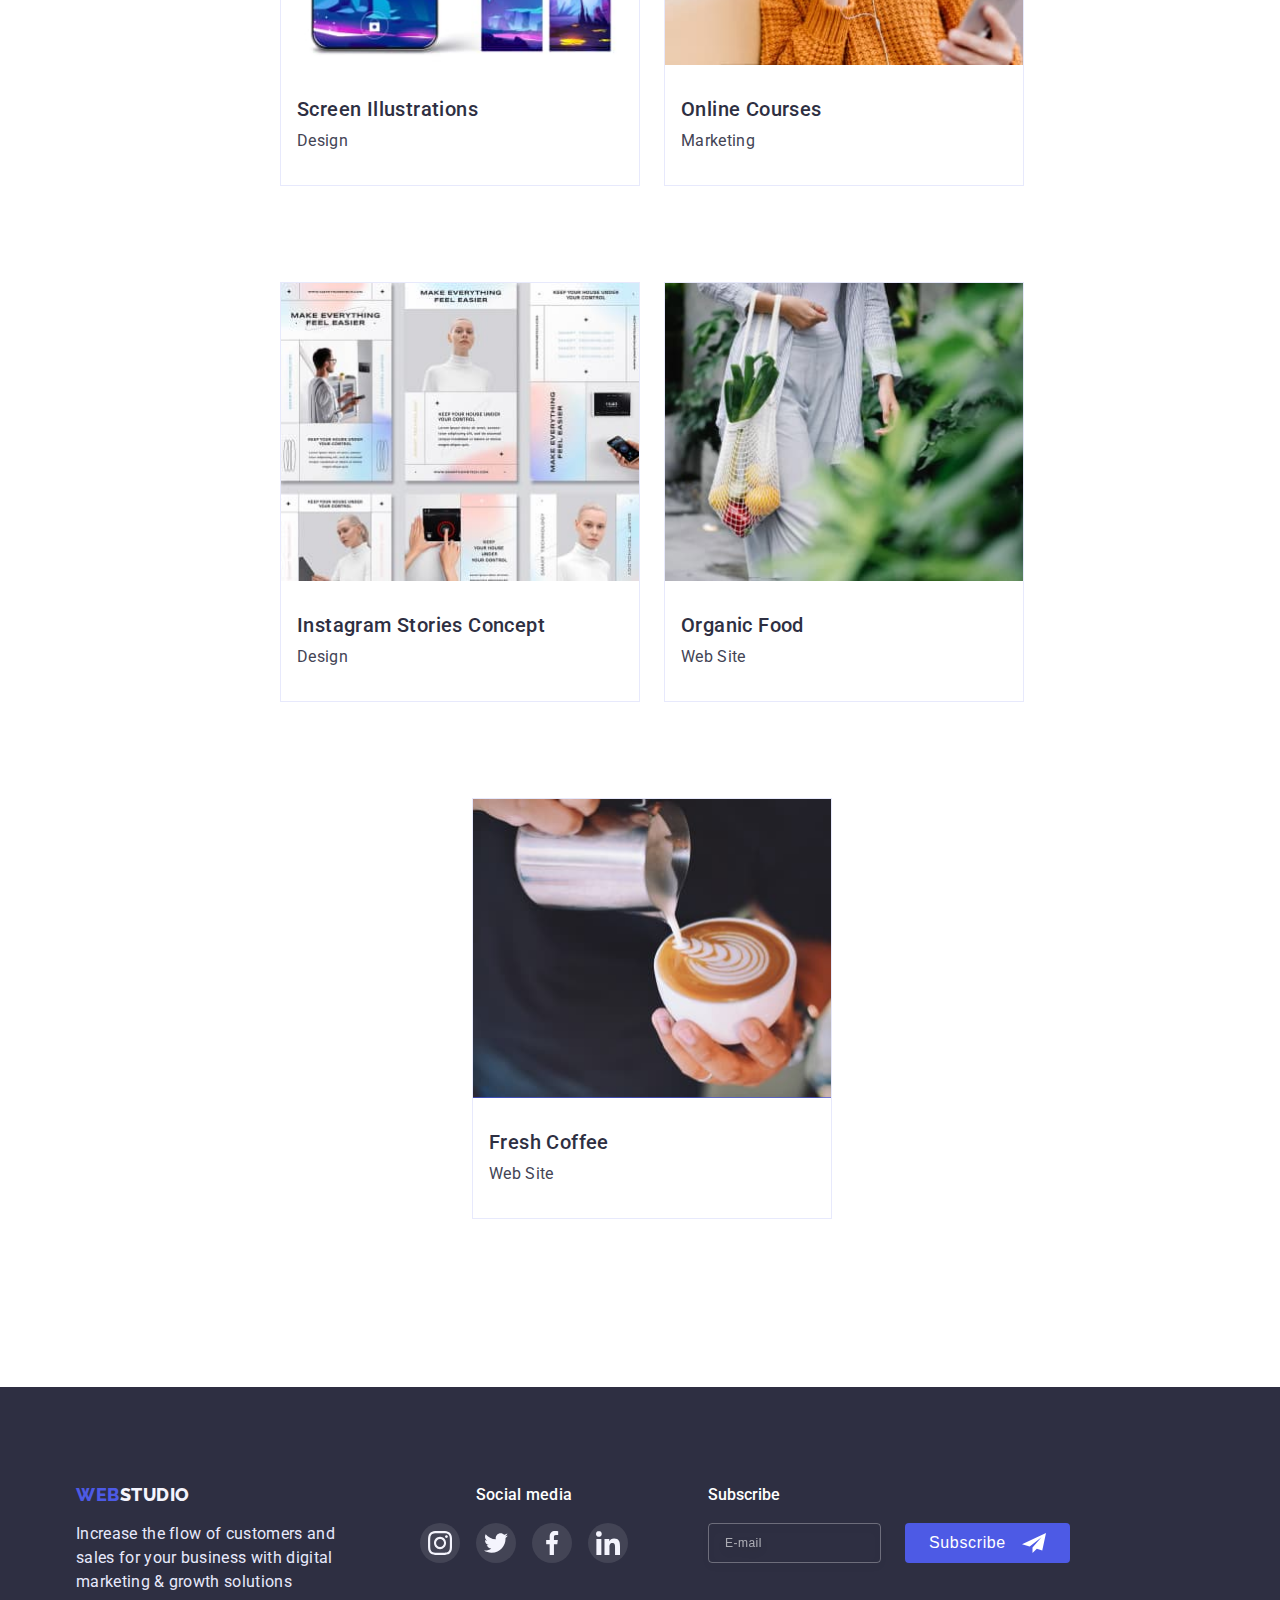
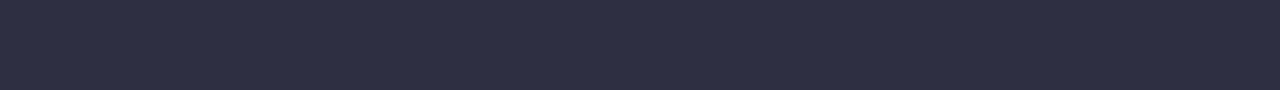
==== commit a825aba9: "index fixed" ====
--- a/portfolio.html
+++ b/portfolio.html
@@ -21,7 +21,7 @@
   </head>
   <body>
     <header class="page-header">
-      <div class="container container-header">
+      <div class="container container-header-desktop">
         <nav class="container-nav">
           <a href="./index.html" class="logo-first link"
             >Web<span class="logo-second link">Studio</span>
@@ -268,50 +268,48 @@
     </main>
     <footer class="footer">
       <div class="container footer-container">
-        <ul class="footer-list">
-          <div class="footer-title">
-            <a href="./index.html" class="logo-first link footer-link"
-              >Web<span class="logo-part link">Studio</span></a
-            >
-            <p class="footer-description">
-              Increase the flow of customers and sales for your business with
-              digital marketing & growth solutions
-            </p>
-          </div>
-          <div class="social-media">
-            <h4 class="footer-text">Social media</h4>
-            <ul class="primary-list footer-socials">
-              <li class="list-type socials-item">
-                <a class="media-link" href="#">
-                  <svg class="footer-icon">
-                    <use href="./icons.svg/icon.svg#icon-instagram"></use>
-                  </svg>
-                </a>
-              </li>
-              <li class="list-type socials-item">
-                <a class="media-link" href="#">
-                  <svg class="footer-icon">
-                    <use href="./icons.svg/icon.svg#icon-twitter"></use>
-                  </svg>
-                </a>
-              </li>
-              <li class="list-type socials-item">
-                <a class="media-link" href="#">
-                  <svg class="footer-icon">
-                    <use href="./icons.svg/icon.svg#icon-facebook"></use>
-                  </svg>
-                </a>
-              </li>
-              <li class="list-type socials-item">
-                <a class="media-link" href="#">
-                  <svg class="footer-icon">
-                    <use href="./icons.svg/icon.svg#icon-linkedin"></use>
-                  </svg>
-                </a>
-              </li>
-            </ul>
-          </div>
-        </ul>
+        <div class="footer-title">
+          <a href="./index.html" class="logo-first link footer-link"
+            >Web<span class="logo-part link">Studio</span></a
+          >
+          <p class="footer-description">
+            Increase the flow of customers and sales for your business with
+            digital marketing & growth solutions
+          </p>
+        </div>
+        <div class="social-media">
+          <h4 class="footer-text">Social media</h4>
+          <ul class="primary-list footer-socials">
+            <li class="list-type socials-item">
+              <a class="media-link" href="#">
+                <svg class="footer-icon">
+                  <use href="./icons.svg/icon.svg#icon-instagram"></use>
+                </svg>
+              </a>
+            </li>
+            <li class="list-type socials-item">
+              <a class="media-link" href="#">
+                <svg class="footer-icon">
+                  <use href="./icons.svg/icon.svg#icon-twitter"></use>
+                </svg>
+              </a>
+            </li>
+            <li class="list-type socials-item">
+              <a class="media-link" href="#">
+                <svg class="footer-icon">
+                  <use href="./icons.svg/icon.svg#icon-facebook"></use>
+                </svg>
+              </a>
+            </li>
+            <li class="list-type socials-item">
+              <a class="media-link" href="#">
+                <svg class="footer-icon">
+                  <use href="./icons.svg/icon.svg#icon-linkedin"></use>
+                </svg>
+              </a>
+            </li>
+          </ul>
+        </div>
         <div class="subscribe-container">
           <p class="subtitle">Subscribe</p>
           <form class="form-footer">
--- a/css/styles.css
+++ b/css/styles.css
@@ -119,6 +119,7 @@
   display: flex;
   align-items: center;
   justify-content: space-between;
+  padding: 24px 0px;
 }
 
 @media screen and (max-width: 767px) {
@@ -135,18 +136,6 @@
 .container-nav {
   display: flex;
   align-items: center;
-}
-.header-container-mobile {
-  display: flex;
-  align-items: center;
-  justify-content: space-between;
-  padding: 24px 16px;
-}
-
-@media screen and (min-width: 768px) {
-  .header-container-mobile {
-    display: none;
-  }
 }
 
 .burger-menu {
@@ -160,19 +149,87 @@
   stroke: var(--overlays-shadow-color);
   border: none;
 }
+
+@media screen and (min-width: 768px) {
+  .burger-menu {
+    display: none;
+  }
+}
 .mobile-menu {
+  position: relative;
   position: fixed;
   top: 0;
+  left: 0;
   bottom: 0;
-  left: 0;
-  right: 0;
   width: 100%;
-  height: 100%;
+  background-color: var(--light-color);
   transform: translateX(100%);
-  transition: transform var(--timing-function);
+  transition: transform 0.8s;
+}
+
+@media screen and (min-width: 768px) {
+  .mobile-menu {
+    display: none;
+  }
 }
 .mobile-menu.is-open {
   transform: translateX(0);
+}
+.mobile-container {
+  padding: 80px 35px 40px 40px;
+}
+.mobile-link {
+  font-weight: 700;
+  font-size: 36px;
+  line-height: 1.11;
+  letter-spacing: 0.02em;
+  text-transform: capitalize;
+  color: var(--overlays-shadow-color);
+  margin-bottom: 40px;
+}
+.mobile-link:focus,
+.mobile-link:hover {
+  color: var(--pressed-state);
+}
+.mobile-list {
+  margin-bottom: 284px;
+}
+.mobile-list .mobile-item:not(:last-child) {
+  margin-bottom: 40px;
+}
+.contacts-mobile {
+  font-weight: 700;
+  font-size: 36px;
+  line-height: 1.11;
+  letter-spacing: 0.02em;
+  text-transform: capitalize;
+  font-style: normal;
+
+  color: var(--primary-brand);
+}
+.mobile-mail {
+  font-weight: 500;
+  font-size: 20px;
+  line-height: 1.2;
+  letter-spacing: 0.02em;
+  color: var(--title-text-color);
+  text-transform: none;
+}
+.mobile-address {
+  margin-bottom: 48px;
+}
+.add-mobile {
+  margin-bottom: 40px;
+}
+.socials-mobile {
+  gap: 56px;
+  justify-content: center;
+  align-items: center;
+  display: flex;
+}
+.socials-icon.mobile {
+  height: 24px;
+  width: 24px;
 }
 .primary-nav .list-nav:not(:last-child) {
   margin-right: 40px;
@@ -274,7 +331,7 @@
 }
 .solutions {
   font-weight: 700;
-  font-size: 56px;
+  font-size: 36px;
   max-width: 496px;
   line-height: 1.07;
   letter-spacing: 0.02em;
@@ -284,12 +341,6 @@
   margin-left: auto;
   margin-right: auto;
   margin-top: auto;
-}
-
-@media screen and (max-width: 767px) {
-  .solutions {
-    font-size: 36px;
-  }
 }
 
 @media screen and (min-width: 768px) {
@@ -324,6 +375,7 @@
   padding-bottom: 188px;
   padding-top: 188px;
 }
+
 @media (min-width: 768px) and (max-width: 1199px) {
   .hero {
     max-width: 1440px;
@@ -337,50 +389,34 @@
   width: 396px;
 }
 
-@media screen and (min-width: 768px) {
-  .main-section {
-    width: 356px;
-  }
-}
-
-@media screen and (min-width: 1200px) {
-  .main-section {
-    width: 264px;
-  }
-}
-
+.main-element {
+  display: block;
+  width: calc(100% - (3 * 24px) / 4);
+  margin-right: 24px;
+}
+
+@media (min-width: 1158px) {
+  .main-element {
+    /* max-width: 356px;*/
+    margin-bottom: 0;
+    display: block;
+    width: calc(100% - (3 * 24px) / 4);
+    margin-right: 24px;
+  }
+}
 .internals {
-  display: none;
-}
-
-@media screen and (min-width: 1200px) {
-  .internals {
-    display: flex;
-    align-items: center;
-    justify-content: center;
-    height: 112px;
-    border-radius: 4px;
-    background-color: var(--light-color);
-    margin-bottom: 8px;
-  }
+  display: flex;
+  align-items: center;
+  justify-content: center;
+  height: 112px;
+  border-radius: 4px;
+  background-color: var(--light-color);
+  margin-bottom: 8px;
 }
 
 .internals-icon {
   width: 60px;
   height: 64px;
-}
-.main-element {
-  margin-bottom: 72px;
-  margin-left: auto;
-  margin-right: auto;
-}
-
-@media screen and (min-width: 1200px) {
-  .main-element {
-    display: block;
-    width: calc(100% - (3 * 24px) / 4);
-    margin-right: 24px;
-  }
 }
 
 .main-part {
@@ -392,7 +428,8 @@
   color: var(--overlays-shadow-color);
   margin-bottom: 8px;
 }
-@media screen and (min-width: 1200px) {
+
+@media screen and (min-width: 1158px) {
   .main-part {
     font-weight: 500;
     font-size: 20px;
@@ -409,7 +446,7 @@
   color: var(--title-text-color);
 }
 
-@media screen and (min-width: 1200px) {
+@media screen and (min-width: 1158px) {
   .description {
     font-weight: 400;
   }
@@ -423,7 +460,7 @@
   display: none;
 }
 
-@media screen and (min-width: 1200px) {
+@media screen and (min-width: 1158px) {
   .section-actions {
     display: contents;
     padding-top: 120px;
@@ -443,13 +480,45 @@
 .primary-actions .actions-element:not(:last-child) {
   margin-right: 24px;
 }
+
+.team-cont {
+  display: flex;
+  flex-wrap: wrap;
+  gap: 72px;
+  justify-content: center;
+}
+
+@media (min-width: 768px) {
+  .team-cont {
+    row-gap: 64px;
+    column-gap: 24px;
+  }
+}
+
+@media (min-width: 1158px) {
+  .team-cont {
+    gap: 24px;
+  }
+}
+
+@media (min-width: 768px) {
+  .team-cont .card-background {
+    flex-basis: calc((100% - 240px) / 2);
+  }
+}
+
+@media (min-width: 1158px) {
+  .team-cont .card-background {
+    flex-basis: calc((100% - 72px) / 4);
+  }
+}
 .our-employees {
   padding-top: 96px;
   padding-bottom: 128px;
   background-color: var(--light-color);
 }
 
-@media screen and (min-width: 1200px) {
+@media screen and (min-width: 1158px) {
   .our-employees {
     padding-top: 120px;
     padding-bottom: 120px;
@@ -535,13 +604,43 @@
   padding-bottom: 120px;
 }
 .customers-list {
-  align-items: center;
-  gap: 24px;
-}
+  display: flex;
+  justify-content: center;
+  flex-wrap: wrap;
+  row-gap: 72px;
+  column-gap: 16px;
+}
+
+@media (min-width: 768px) {
+  .customers-list {
+    column-gap: 24px;
+  }
+}
+
+@media (min-width: 1158px) {
+  .customers-list {
+    flex-wrap: nowrap;
+    gap: 24px;
+  }
+}
+
 .customers-item {
-  flex-basis: calc((100% - 120px) / 6);
+  flex-basis: calc((100% - 18px) / 2);
   height: 88px;
 }
+
+@media (min-width: 1158px) {
+  .customers-item {
+    flex-basis: calc((100% - 120px) / 6);
+  }
+}
+
+@media (min-width: 768px) {
+  .customers-item {
+    flex-basis: calc((100% - 234px) / 3);
+  }
+}
+
 .customers-link {
   display: flex;
   align-items: center;
@@ -571,21 +670,6 @@
   text-align: center;
   margin-top: 8px;
 }
-.team-cont {
-  display: inline-block;
-}
-
-@media screen and (min-width: 1200px) {
-  .team-cont {
-    display: flex;
-  }
-}
-
-@media screen and (min-width: 1200px) {
-  .team-cont .card-background:not(:last-child) {
-    margin-right: 24px;
-  }
-}
 
 .apps-card {
   border: 1px solid var(--accent-color);
@@ -600,15 +684,39 @@
 }
 .footer {
   background-color: var(--overlays-shadow-color);
-  padding: 100px 0px;
+  padding-top: 96px;
+  padding-bottom: 96px;
+}
+@media (min-width: 1158px) {
+  footer {
+    padding-top: 100px;
+    padding-bottom: 100px;
+  }
 }
 .footer-title {
-  max-width: 264px;
+  display: flex;
+  flex-direction: column;
+  margin-bottom: 72px;
+}
+
+@media (min-width: 758px) {
+  .footer-title {
+    margin-bottom: 0;
+  }
+}
+
+@media (min-width: 320px) and (max-width: 767px) {
+  .footer-title {
+    text-align: center;
+    align-items: center;
+  }
 }
 
 .footer-socials {
   gap: 16px;
   justify-content: center;
+  align-items: center;
+  display: flex;
 }
 .media-link {
   width: 100%;
@@ -648,11 +756,6 @@
   margin-top: 0;
   margin-bottom: 16px;
 }
-.footer-container {
-  flex-direction: column;
-  gap: 72px;
-  justify-content: center;
-}
 
 @media screen and (min-width: 768px) {
   .footer-container {
@@ -661,9 +764,50 @@
   }
 }
 
+@media (min-width: 768px) and (max-width: 1158px) {
+  .footer-container {
+    flex-wrap: wrap;
+    column-gap: 24px;
+    row-gap: 72px;
+    justify-content: center;
+  }
+}
+
+@media (min-width: 1158px) {
+  .footer-container {
+    gap: 80px;
+  }
+}
+
+.social-media {
+  margin-left: 0;
+  text-align: center;
+  margin-bottom: 72px;
+}
+
+@media (min-width: 758px) {
+  .social-media {
+    margin-bottom: 0;
+  }
+}
+
 .subscribe-container {
-  margin-left: 80px;
-}
+  justify-content: center;
+  text-align: center;
+}
+
+@media (min-width: 758px) {
+  .subscribe-container {
+    text-align: start;
+  }
+}
+
+@media (min-width: 768px) and (max-width: 1157px) {
+  .subscribe-container {
+    margin-left: -43px;
+  }
+}
+
 .subtitle {
   color: var(--body-color);
   margin-bottom: 16px;
@@ -677,11 +821,12 @@
   align-items: center;
   gap: 24px;
 }
+
 .footer-email {
   font-size: 14px;
   line-height: 1.57;
   letter-spacing: 0.02em;
-  min-width: 264px;
+  /*max-width: 398px; */
   height: 40px;
   padding-left: 16px;
   color: var(--body-color);
@@ -695,6 +840,13 @@
   background-color: transparent;
   transition: border-color var(--timing-function);
 }
+
+/*@media (min-width: 768px) {
+  .footer-email {
+    width: 264px;
+  }
+} */
+
 .footer-email::placeholder {
   font-size: 12px;
   line-height: 2;
@@ -715,7 +867,16 @@
   border: none;
   cursor: pointer;
   border-radius: 4px;
+  margin-left: auto;
+  margin-right: auto;
+  margin-top: 16px;
   transition: background-color var(--timing-function);
+}
+
+@media (min-width: 768px) {
+  .subscribe-btn {
+    margin: 0;
+  }
 }
 .subscribe-btn:hover,
 .subscribe-btn:focus {
@@ -763,30 +924,59 @@
 .container-element {
   padding: 32px 0px;
 }
-.primary-button .button-element:not(:last-child) {
-  margin-right: 24px;
-}
+
+@media (min-width: 768px) {
+  .primary-button .button-element:not(:last-child) {
+    margin-right: 24px;
+  }
+}
+
 .primary-button {
-  justify-content: center;
-}
+  display: flex;
+  flex-wrap: wrap;
+  justify-content: center;
+  margin-bottom: 72px;
+  gap: 24px;
+}
+
 .flex-container {
   display: flex;
   flex-wrap: wrap;
-  margin-right: -24px;
-  margin-top: 72px;
-  margin-bottom: -48px;
-}
-.flex-element {
-  margin-right: 24px;
-  margin-bottom: 48px;
-}
+  justify-content: center;
+  row-gap: 48px;
+}
+
+@media (min-width: 768px) and (max-width: 1157px) {
+  .flex-container {
+    row-gap: 72px;
+    column-gap: 24px;
+    flex-direction: column;
+    margin-right: -24px;
+    margin-bottom: -48px;
+  }
+}
+
+@media (min-width: 768px) and (max-width: 1157px) {
+  .flex-container .flex-element {
+    flex-basis: calc((100% - 768px) / 2);
+  }
+}
+
+@media (min-width: 1158px) {
+  .flex-container .flex-element {
+    margin-left: 24px;
+    margin-bottom: 48px;
+    flex-basis: calc((100% - 48px) / 3);
+  }
+}
+
 .flex-element:hover {
   box-shadow: 0px 1px 6px rgba(46, 47, 66, 0.08),
     0px 1px 1px rgba(46, 47, 66, 0.16), 0px 2px 1px rgba(46, 47, 66, 0.08);
 }
-.flex-element:nth-child(3n) {
+/*.flex-element:nth-child(3n) {
   margin-right: 0;
-}
+}*/
 .current-filter {
   color: var(--body-color);
   background-color: var(--pressed-state);
